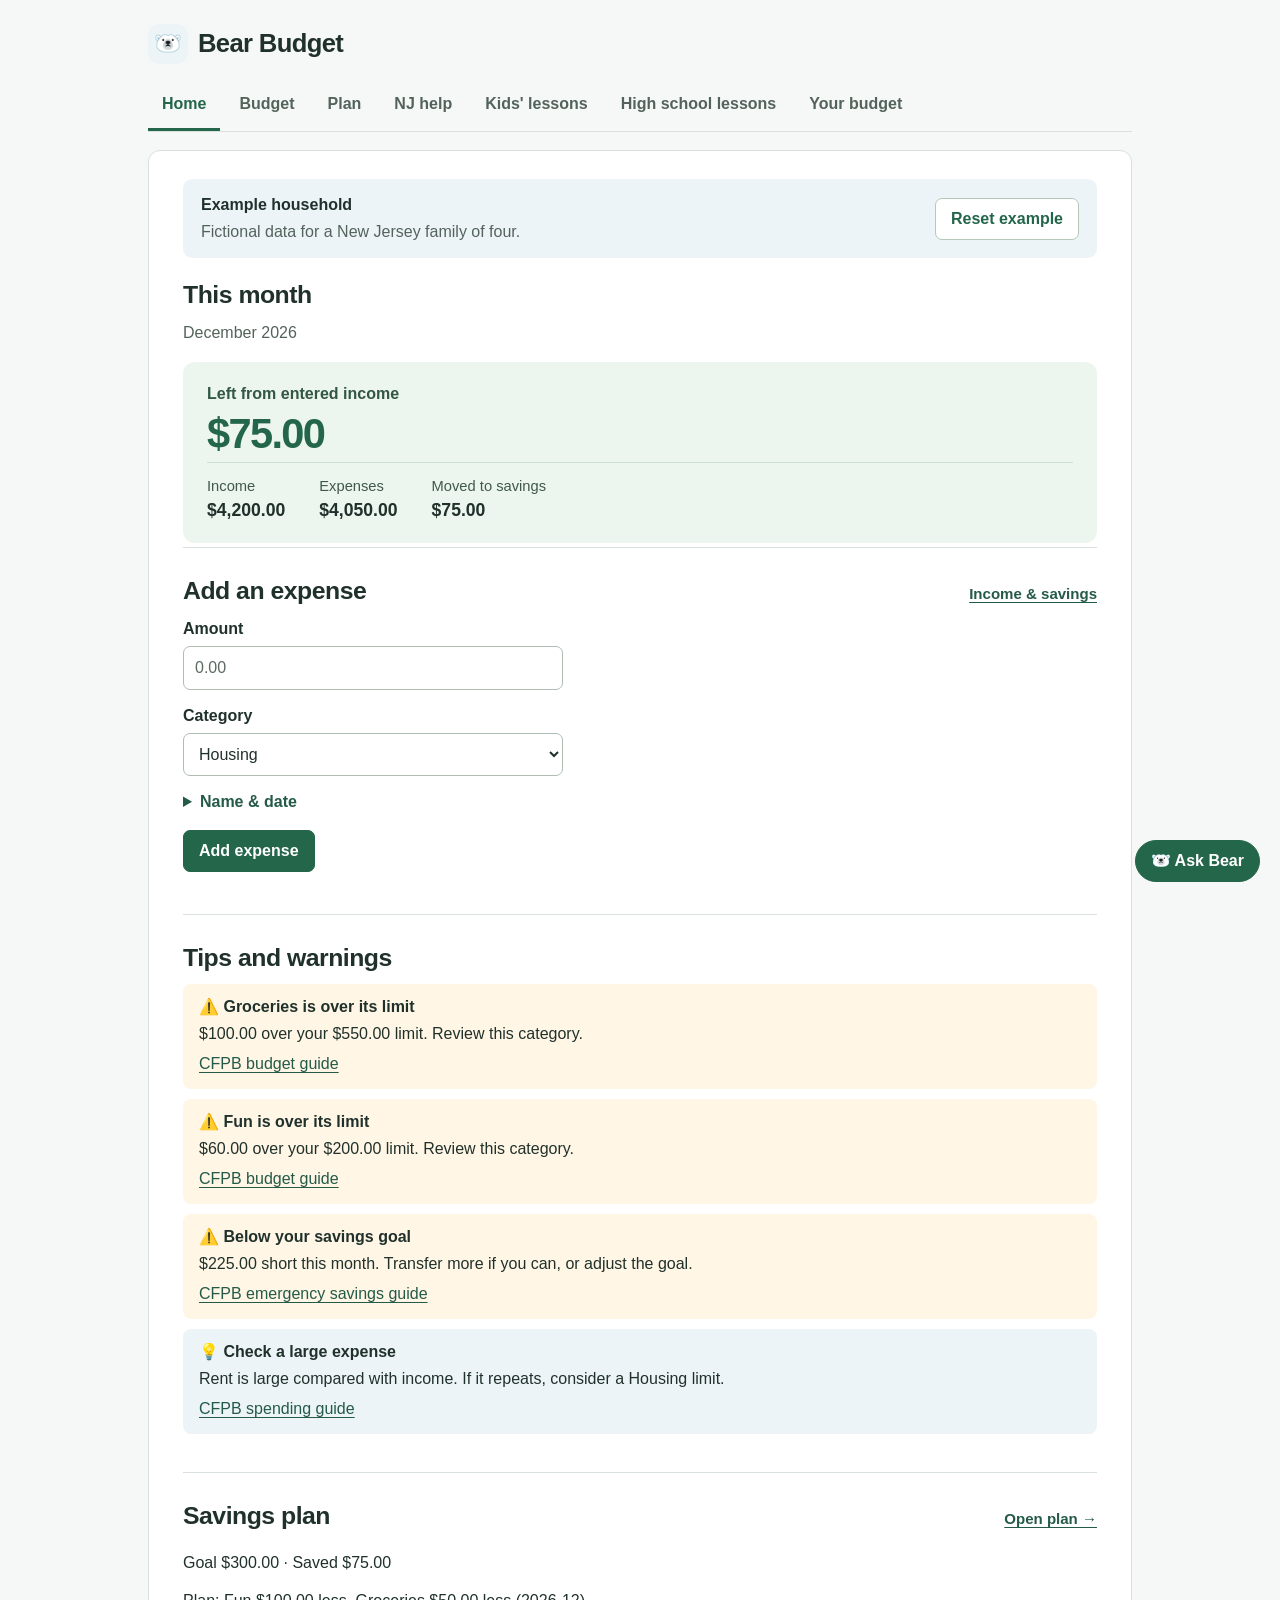
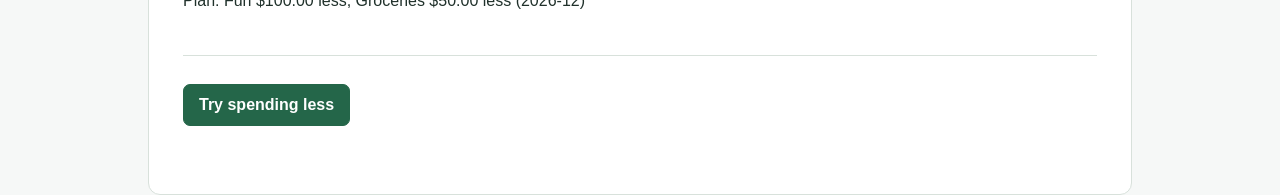
==== demo.html @ ba5e9515 "Prepare Bear Budget judge demo for deployment" ====
<!doctype html>
<html lang="en">
<head>
  <meta charset="utf-8">
  <meta name="viewport" content="width=device-width, initial-scale=1">
  <title>Bear Budget | Example</title>
  <link rel="stylesheet" href="style.css">
  <script defer src="demo-data.js"></script>
  <script defer src="budget.js"></script>
</head>
<body data-mode="demo">
  <header>
    <div class="brand"><span class="brand-mark" aria-hidden="true">🐻‍❄️</span><h1>Bear Budget</h1></div>
    <nav aria-label="Main navigation"><a href="#home">Home</a><a href="#budget">Budget</a><a href="#plan">Plan</a><a href="#benefits">NJ help</a><a href="lessons.html?example=1">Kids' lessons</a><a href="high-school-lessons.html?example=1">High school lessons</a><a href="index.html">Your budget</a></nav>
  </header>
  <main>
    <div class="example-banner">
      <div><strong>Example household</strong><p>Fictional data for a New Jersey family of four.</p></div>
      <button id="demo-reset" class="button-quiet" type="button">Reset example</button>
    </div>
    <p id="message" role="status"></p>

    <div id="home-page">
      <div class="page-heading"><div><h2>This month</h2><p id="month"></p></div></div>
      <div id="getting-started" class="getting-started" hidden>
        <a id="getting-started-link" href="#budget">Add income</a>
      </div>
      <div class="balance-panel">
        <p class="balance-label">Left from entered income</p>
        <p class="big-number" id="left">$0.00</p>
        <div class="totals-row"><p>Income <strong id="income">$0.00</strong></p><p>Expenses <strong id="expenses">$0.00</strong></p><p>Moved to savings <strong id="savings">$0.00</strong></p></div>
      </div>
      <section id="quick-expense">
        <div class="section-heading"><h2>Add an expense</h2><a href="#budget">Income &amp; savings</a></div>
        <form id="expense-form">
          <label>Amount <input name="amount" type="number" min="0.01" step="0.01" inputmode="decimal" placeholder="0.00" required></label>
          <label>Category <select name="category" id="expense-category"></select></label>
          <details>
            <summary>Name &amp; date</summary>
            <label>Name (optional) <input name="name" maxlength="60"></label>
            <label>Date <input name="date" type="date" required></label>
          </details>
          <p><button type="submit">Add expense</button></p>
        </form>
        <div id="limit-suggestion" class="notice" hidden>
          <a id="suggestion-link" href="#budget">Set a limit</a>
          <button type="button" id="dismiss-suggestion">Not now</button>
        </div>
      </section>

      <section id="home-tips-section">
        <h2>Tips and warnings</h2>
        <div id="home-tips" class="tip-list"></div>
      </section>

      <section>
        <div class="section-heading"><h2>Savings plan</h2><a href="#plan">Open plan →</a></div>
        <div id="home-plan"></div>
      </section>

      <section>
        <button type="button" id="try-button">Try spending less</button>
        <div id="try-panel" hidden>
          <form id="try-form">
            <label>Spend less by <input name="amount" type="number" min="0.01" step="0.01" required></label>
            <button type="submit">Calculate</button>
          </form>
          <p id="try-result" role="status"></p>
          <div id="try-tip" class="tip-list"></div>
        </div>
      </section>

    </div>

    <div id="budget-page" hidden>
      <h2>Budget details</h2>
      <div class="jump-links"><button type="button" data-jump="entry-section">Add income or savings</button><button type="button" data-jump="limits">Set limits</button><button type="button" data-jump="entries-section">All entries</button></div>
      <section id="entry-section">
        <h3>Add an entry</h3>
        <form id="other-entry-form">
          <label>Type <select name="type"><option value="income">Income</option><option value="saving">Moved to savings</option></select></label>
          <label>Amount <input name="amount" type="number" min="0.01" step="0.01" required></label>
          <label id="saving-place-label" hidden>Where it went <select name="category" id="saving-place"></select></label>
          <details>
            <summary>Name &amp; date</summary>
            <label>Name (optional) <input name="name" maxlength="60"></label>
            <label>Date <input name="date" type="date" required></label>
          </details>
          <p><button type="submit">Add entry</button></p>
        </form>
      </section>
      <section>
        <h3>Savings goal</h3>
        <form id="savings-goal-form">
          <label>Amount per month <input name="amount" type="number" min="0.01" step="0.01" inputmode="decimal" placeholder="0.00" required></label>
          <div class="form-actions"><button type="submit">Save goal</button><button type="button" id="remove-savings-goal" class="button-quiet" hidden>Remove goal</button></div>
        </form>
        <p id="savings-goal-status"></p>
        <details class="secondary-details"><summary>Savings tips</summary><div id="savings-tips" class="tip-list"></div></details>
      </section>
      <section id="limits">
        <h3>Monthly limits</h3>
        <form id="limit-form">
          <label>Category <select name="category" id="limit-category"></select></label>
          <label>Amount per month <input name="amount" type="number" min="0.01" step="0.01" inputmode="decimal" placeholder="0.00" required></label>
          <div class="form-actions"><button type="submit">Save limit</button><button type="button" id="remove-limit" class="button-quiet" hidden>Remove this limit</button></div>
        </form>
        <div class="table-wrap"><table class="limits-table"><thead><tr><th>Category</th><th>This month</th><th>Monthly limit</th><th>Status</th><th aria-label="Action"></th></tr></thead><tbody id="limit-list"></tbody></table></div>
      </section>
      <section id="entries-section">
        <h3>All entries</h3>
        <div class="table-wrap"><table><thead><tr><th>Date</th><th>Type</th><th>Name</th><th>Category or destination</th><th class="amount-cell">Amount</th><th aria-label="Action"></th></tr></thead><tbody id="entries"></tbody></table></div>
      </section>
    </div>

    <div id="plan-page" hidden>
      <h2>Make a savings plan</h2>
      <form id="plan-form">
        <label>Monthly savings goal <input name="goal" type="number" min="0.01" step="0.01" required></label>
        <details>
          <summary>Spending categories (optional)</summary>
          <div id="plan-categories"></div>
        </details>
        <p><button type="submit">Show me a plan</button></p>
      </form>
      <p id="plan-status" role="status"></p>
      <div id="plan-result" hidden>
        <h3>Example plan</h3>
        <p id="plan-baseline"></p>
        <p id="plan-needed"></p>
        <form id="plan-cuts-form">
          <div id="plan-cut-fields"></div>
          <p><button type="submit">Update estimate</button></p>
        </form>
        <p id="plan-estimate" role="status"></p>
        <p><button type="button" id="plan-save">Use this plan</button> <button type="button" id="plan-retry">Try another plan</button></p>
      </div>
      <section id="saved-plan-section" hidden>
        <h3>Your saved plan</h3>
        <div id="saved-plan"></div>
        <button type="button" id="plan-remove" hidden>Remove plan</button>
      </section>
    </div>

    <div id="benefits-page" hidden>
      <h2>NJ help check</h2>
      <form id="profile-form">
        <fieldset>
          <legend>For NJ SNAP</legend>
          <label>People in household <input name="people" type="number" min="1" max="20" step="1"></label>
          <label>Gross monthly income before taxes <input name="grossMonthly" type="number" min="0" step="0.01"></label>
        </fieldset>
        <fieldset>
          <legend>For NJ tax relief</legend>
          <label>2025 NJ gross income <input name="njGross2025" type="number" min="0" step="0.01"></label>
          <label>2025 NJ taxable income <input name="njTaxable2025" type="number" min="0" step="0.01"></label>
          <label>Children age 5 or younger in 2025 <input name="childrenUnder6" type="number" min="0" max="20" step="1"></label>
          <label>2025 home <select name="housing"><option value="">Choose one</option><option value="own">Owned</option><option value="rent">Rented</option><option value="other">Other</option></select></label>
          <label><input name="njHome2025" type="checkbox"> New Jersey was my main home in 2025</label>
        </fieldset>
        <p><button type="submit">Check possible help</button></p>
      </form>
      <section id="benefit-results" hidden>
        <h3>Possible matches</h3>
        <p class="field-hint">Screening only. Check official rules.</p>
        <div id="benefit-list"></div>
      </section>
    </div>

  </main>
  <button id="chat-toggle" type="button" aria-controls="chat-panel" aria-expanded="false">🐻‍❄️ Ask Bear</button>
  <aside id="chat-panel" aria-label="Ask Bear chat" hidden>
    <div class="chat-heading">
      <h2>Ask Bear 🐻‍❄️</h2>
      <button id="chat-close" type="button" aria-label="Close chat">×</button>
    </div>
    <p class="chat-setup">Questions send your entered data to DeepSeek.</p>
    <div id="chat-messages" aria-live="polite"></div>
    <form id="chat-form">
      <label for="chat-question">Your question</label>
      <textarea id="chat-question" name="question" rows="3" maxlength="500" required></textarea>
      <p><button id="chat-send" type="submit">Ask Bear</button></p>
    </form>
    <p id="chat-status" role="status"></p>
  </aside>
</body>
</html>
---- style.css ----
:root {
  --background: #f6f8f7;
  --surface: #ffffff;
  --ink: #20312b;
  --muted: #53635b;
  --green: #246649;
  --green-hover: #194e37;
  --link: #245a48;
  --line: #d8e1db;
  --soft-green: #ecf5ee;
  --soft-blue: #edf4f8;
}
* { box-sizing: border-box; }
html { background: var(--background); scroll-behavior: smooth; }
body { max-width: 1040px; margin: 0 auto; padding: 0 28px; color: var(--ink); font: 16px/1.5 "Segoe UI", Aptos, Arial, sans-serif; }
header { padding: 24px 0 18px; }
.brand { display: flex; align-items: center; gap: 10px; margin-bottom: 18px; }
.brand-mark { display: grid; place-items: center; width: 40px; height: 40px; background: var(--soft-blue); border-radius: 11px; font-size: 1.4rem; }
h1, h2, h3, h4 { line-height: 1.25; text-wrap: balance; }
h1 { margin: 0; font-size: 1.6rem; letter-spacing: -.025em; }
h2 { margin: 0 0 10px; font-size: 1.55rem; letter-spacing: -.02em; }
h3 { margin: 0 0 12px; font-size: 1.18rem; }
h4 { margin: 0 0 5px; font-size: 1rem; }
p { margin: 9px 0 14px; }
a { color: var(--link); text-underline-offset: 3px; }
a:hover { color: var(--green-hover); }
nav { display: flex; gap: 5px; flex-wrap: wrap; border-bottom: 1px solid var(--line); }
nav a { display: inline-block; padding: 10px 14px 12px; color: var(--muted); text-decoration: none; font-weight: 600; border-bottom: 3px solid transparent; }
nav a:hover { color: var(--green); background: #edf3ef; }
nav a.active { color: var(--green); border-bottom-color: var(--green); }
main { min-height: 62vh; padding: 28px 34px 40px; background: var(--surface); border: 1px solid var(--line); border-radius: 12px; }
.example-banner { display: flex; justify-content: space-between; align-items: center; gap: 12px 24px; flex-wrap: wrap; padding: 14px 18px; margin-bottom: 22px; background: var(--soft-blue); border-radius: 9px; }
.example-banner p { margin: 3px 0 0; color: var(--muted); }
#message:empty { display: none; }
#message:not(:empty) { margin: 0 0 20px; padding: 10px 14px; color: #1b5138; background: var(--soft-green); border-radius: 8px; }
section { padding: 28px 0; border-top: 1px solid var(--line); }
section:first-child { border-top: 0; }
.page-heading, .section-heading { display: flex; align-items: baseline; justify-content: space-between; gap: 12px 24px; flex-wrap: wrap; }
.page-heading p { color: var(--muted); margin: 0 0 17px; }
.section-heading a { font-size: .94rem; font-weight: 600; white-space: nowrap; }
.getting-started { padding: 16px 18px; margin: 0 0 18px; background: var(--soft-blue); border-radius: 10px; }
.getting-started a { font-weight: 700; }
.balance-panel { background: var(--soft-green); border-radius: 12px; padding: 20px 24px 12px; margin-bottom: 4px; }
.balance-label { margin: 0; font-weight: 700; color: #325743; }
.big-number { color: var(--green); font-size: 2.6rem; line-height: 1.15; font-weight: 750; letter-spacing: -.04em; margin: 4px 0; font-variant-numeric: tabular-nums; }
.totals-row { display: flex; gap: 18px 34px; flex-wrap: wrap; border-top: 1px solid #cfdfd2; padding-top: 12px; }
.totals-row p { margin: 0 0 8px; color: #3f5949; font-size: .92rem; }
.totals-row strong { display: block; color: var(--ink); font-size: 1.1rem; font-variant-numeric: tabular-nums; }
label { display: block; margin: 0 0 14px; font-weight: 600; }
input:not([type="checkbox"]), select, textarea { display: block; width: 100%; max-width: 380px; min-height: 43px; padding: 9px 11px; margin-top: 5px; color: var(--ink); background: white; border: 1px solid #aebeb3; border-radius: 7px; font: inherit; font-weight: 400; }
input::placeholder, textarea::placeholder { color: #5b6b62; }
input[type="checkbox"] { accent-color: var(--green); }
textarea { max-width: none; min-height: 80px; }
button { min-height: 40px; padding: 8px 15px; font: inherit; font-weight: 650; color: white; background: var(--green); border: 1px solid var(--green); border-radius: 7px; cursor: pointer; transition: background-color .16s, border-color .16s; }
button:hover { background: var(--green-hover); border-color: var(--green-hover); }
button:disabled { opacity: .48; cursor: not-allowed; }
.button-quiet, #dismiss-suggestion, #chat-close { color: var(--green); background: white; border-color: #b5c8ba; }
.button-quiet:hover, #dismiss-suggestion:hover, #chat-close:hover { color: var(--green-hover); background: var(--soft-green); border-color: var(--green); }
.form-actions { display: flex; gap: 8px; flex-wrap: wrap; }
a:focus-visible, button:focus-visible, input:focus-visible, select:focus-visible, textarea:focus-visible, summary:focus-visible { outline: 3px solid #2168a4; outline-offset: 2px; }
details { margin: 8px 0 16px; }
summary { width: fit-content; color: var(--link); cursor: pointer; font-weight: 600; }
fieldset { margin: 18px 0; padding: 16px; border: 1px solid var(--line); border-radius: 8px; }
legend { font-weight: 700; padding: 0 6px; }
.notice, .benefit { background: var(--soft-green); padding: 14px 16px; border-radius: 8px; }
.notice { margin-top: 15px; }
#dismiss-suggestion { margin-left: 12px; }
.tip-card { margin: 10px 0; padding: 13px 16px; border-radius: 8px; background: var(--soft-blue); }
.tip-card p { margin: 0 0 6px; }
.tip-warning { background: #fff6e6; }
.tip-urgent { background: #fff0ee; }
.jump-links { display: flex; flex-wrap: wrap; gap: 8px; margin: 20px 0 8px; }
.jump-links button { min-height: 0; color: var(--green); background: #f0f5f1; border: 1px solid #d7e3d9; font-size: .9rem; }
.jump-links button:hover { color: white; background: var(--green); }
.field-hint { color: var(--muted); font-size: .92rem; }
.table-wrap { overflow-x: auto; border: 1px solid var(--line); border-radius: 9px; margin: 16px 0; }
table { width: 100%; min-width: 630px; border-collapse: collapse; font-size: .93rem; }
th, td { padding: 11px 13px; text-align: left; border-bottom: 1px solid #e7ece8; vertical-align: middle; }
th { color: #3e5848; background: #f2f6f3; font-size: .82rem; font-weight: 700; }
tbody tr:nth-child(even) { background: #fafcfb; }
tbody tr:hover { background: #f2f8f3; }
tbody tr:last-child td { border-bottom: 0; }
.amount-cell { text-align: right; font-variant-numeric: tabular-nums; white-space: nowrap; }
.empty-cell { text-align: center; color: var(--muted); padding: 22px; }
.table-action { min-height: 30px; padding: 4px 8px; color: var(--green); background: transparent; border-color: transparent; font-size: .87rem; }
.table-action:hover { color: var(--green-hover); background: #e7f1e9; border-color: transparent; }
.status-tag { display: inline-block; padding: 3px 8px; border-radius: 5px; white-space: nowrap; font-size: .78rem; font-weight: 700; }
.status-neutral { color: #516157; background: #edf0ed; }
.status-ok { color: #286245; background: #e5f2e8; }
.status-over { color: #915b12; background: #fff0d4; }
#plan-categories { display: flex; flex-wrap: wrap; gap: 0 20px; }
#plan-categories label { font-weight: 400; }
#plan-result { padding: 20px; margin: 22px 0; background: #f6f9f7; border-radius: 9px; }
#plan-cut-fields { display: flex; flex-wrap: wrap; gap: 0 20px; }
#chat-toggle { position: fixed; right: 20px; bottom: 18px; z-index: 2; border-radius: 24px; }
#chat-panel { position: fixed; right: 20px; bottom: 74px; z-index: 2; box-sizing: border-box; width: min(380px, calc(100vw - 32px)); max-height: 76vh; overflow-y: auto; padding: 17px; background: var(--surface); border: 1px solid var(--line); border-radius: 12px; box-shadow: 0 5px 22px #142b1c20; }
.chat-heading { display: flex; align-items: center; justify-content: space-between; gap: 8px; }
.chat-heading h2 { margin: 0; }
#chat-messages { max-height: 230px; overflow-y: auto; }
#chat-messages p { padding: 9px 12px; border-radius: 7px; background: #f2f5f3; white-space: pre-wrap; }
#chat-messages .bear-reply { background: var(--soft-green); }
.chat-setup { color: var(--muted); font-size: .85rem; }
[hidden] { display: none !important; }
@media (max-width: 700px) {
  body { padding: 0 14px; }
  header { padding-top: 15px; }
  nav { flex-wrap: wrap; }
  nav a { padding: 8px 10px; white-space: nowrap; }
  main { padding: 21px 18px 34px; }
  .big-number { font-size: 2.25rem; }
  .balance-panel { padding: 18px 18px 10px; }
  #chat-toggle { right: 12px; bottom: 12px; }
  #chat-panel { right: 12px; bottom: 67px; }
}
@media (prefers-reduced-motion: reduce) {
  html { scroll-behavior: auto; }
  button { transition: none; }
}
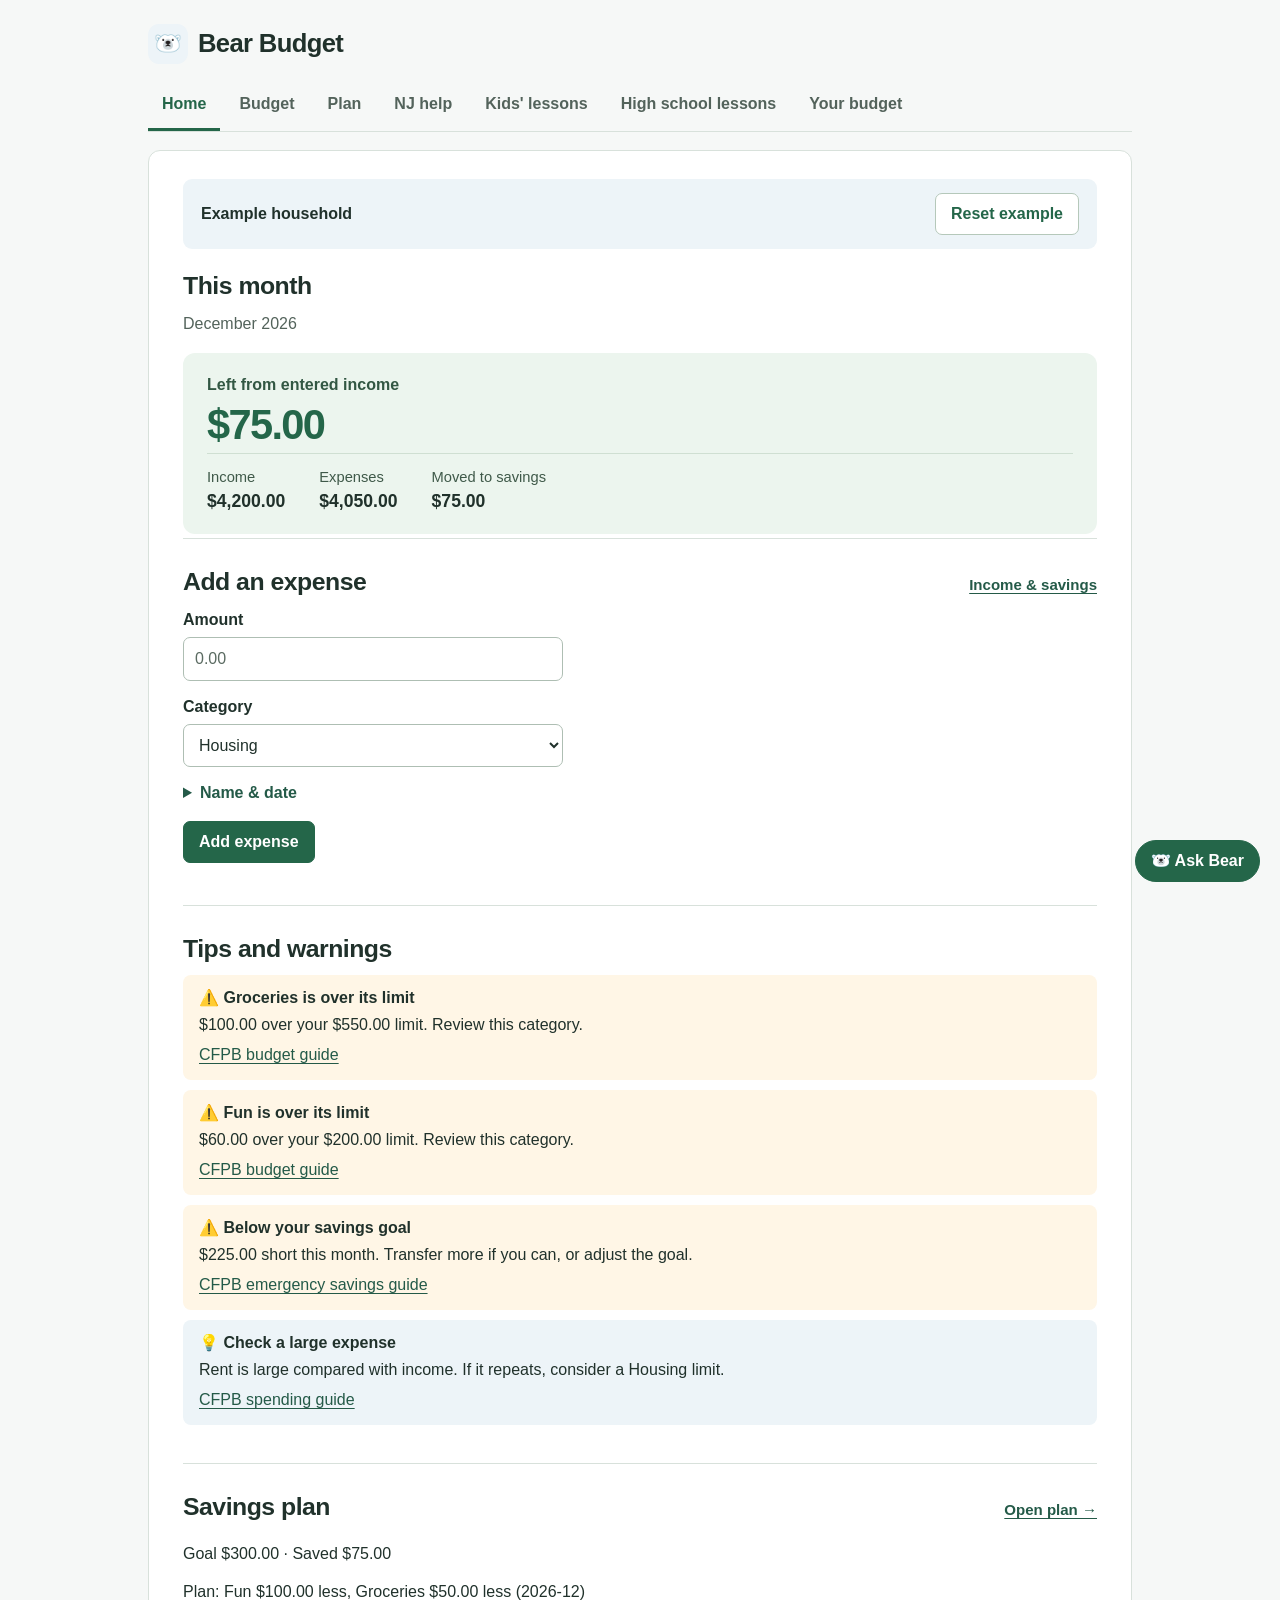
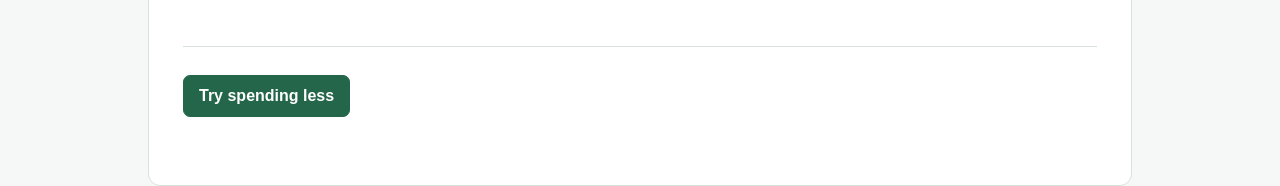
==== commit fc558aa7: "Remove fictional household banner caption" ====
--- a/demo.html
+++ b/demo.html
@@ -15,7 +15,7 @@
   </header>
   <main>
     <div class="example-banner">
-      <div><strong>Example household</strong><p>Fictional data for a New Jersey family of four.</p></div>
+      <div><strong>Example household</strong></div>
       <button id="demo-reset" class="button-quiet" type="button">Reset example</button>
     </div>
     <p id="message" role="status"></p>
